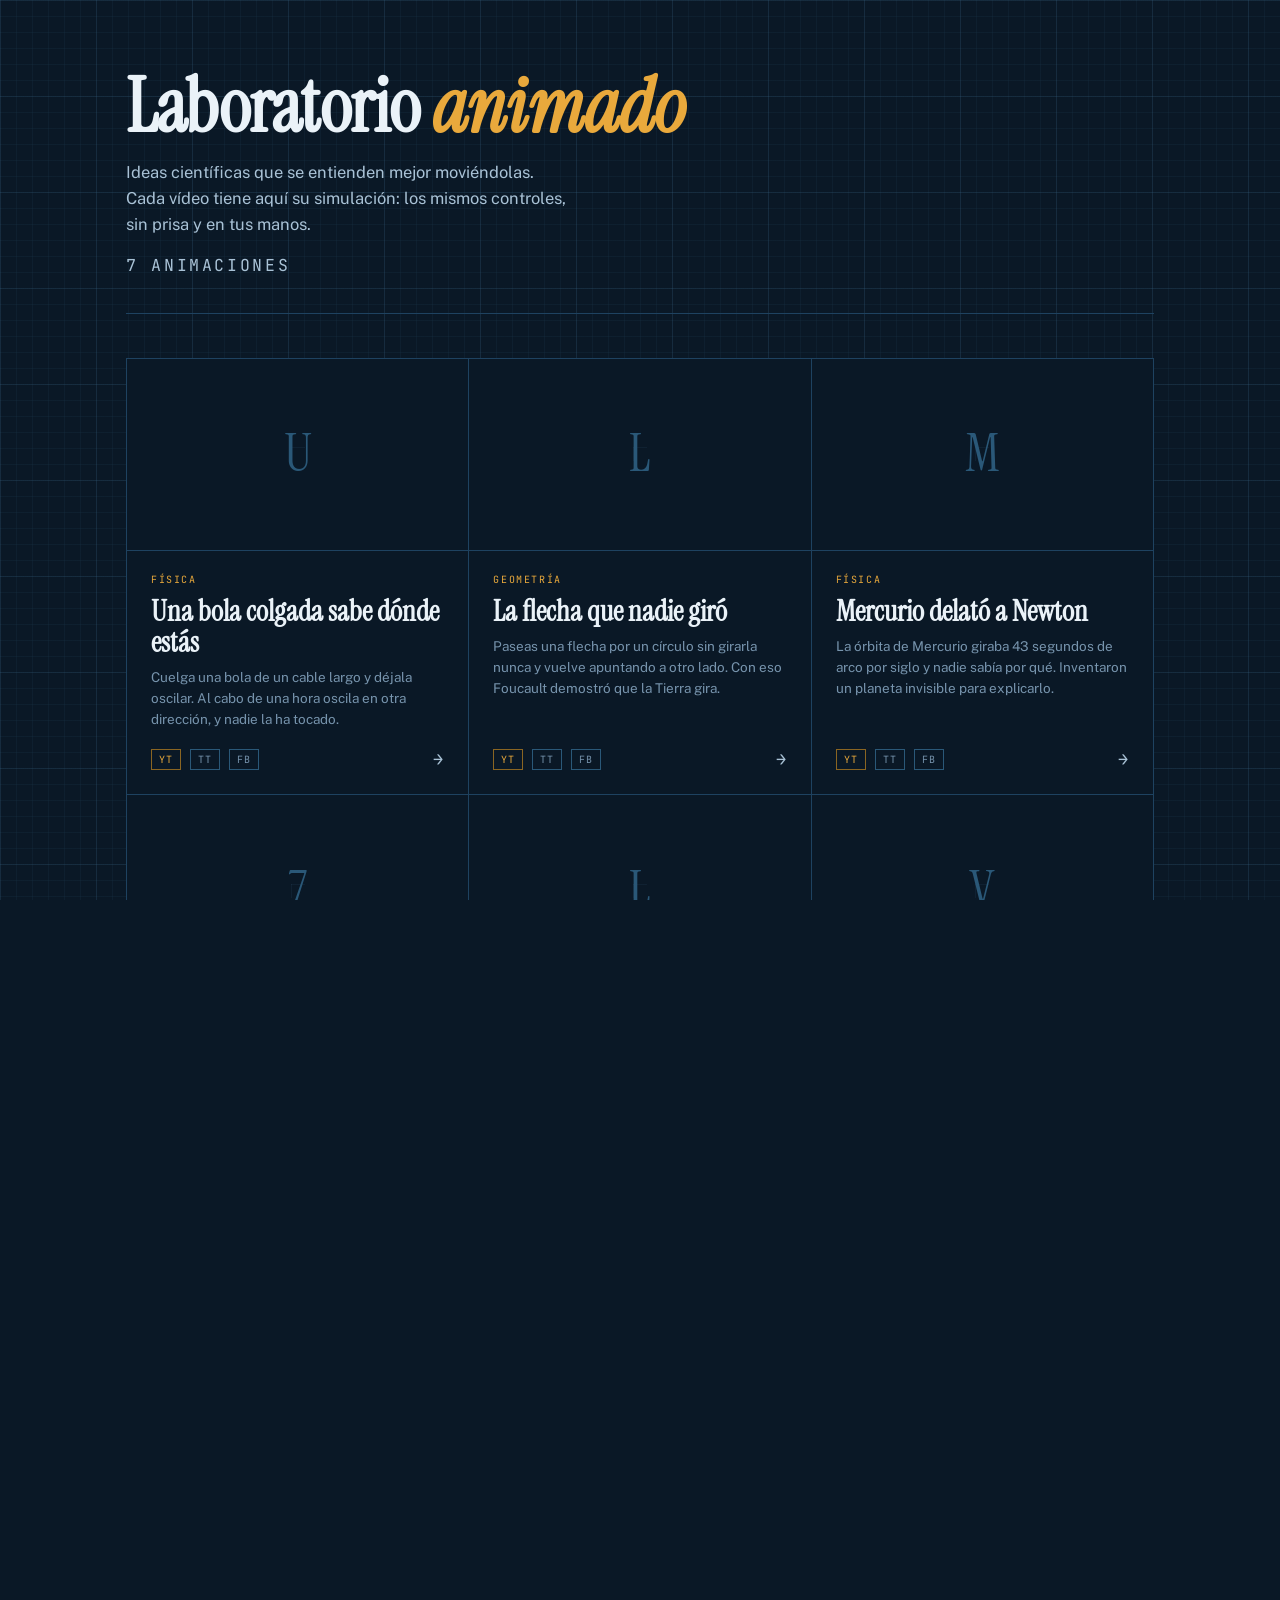
==== index.html @ 035c0f98 "Add files via upload" ====
<!DOCTYPE html>
<html lang="es">
<head>
<meta charset="UTF-8">
<meta name="viewport" content="width=device-width, initial-scale=1">
<title>Laboratorio Animado</title>
<meta name="description" content="Animaciones científicas que puedes tocar. Mira el vídeo, luego juega con la simulación.">
<link rel="icon" href="data:image/svg+xml,<svg xmlns='http://www.w3.org/2000/svg' viewBox='0 0 32 32'><rect width='32' height='32' fill='%230A1826'/><path d='M4 27.5h25M4.5 28V5' stroke='%232A5878' stroke-width='1.4' fill='none'/><rect x='7' y='21' width='5.6' height='6.5' fill='%23E9A93C' opacity='.45'/><rect x='13.2' y='16' width='5.6' height='11.5' fill='%23E9A93C' opacity='.65'/><rect x='19.4' y='8.5' width='5.6' height='19' fill='%23E9A93C' opacity='.85'/><path d='M5 27C10 26.2 18 20 25 6.5' stroke='%23EAF2F8' stroke-width='2.2' fill='none' stroke-linecap='round'/></svg>">

<!-- Miniatura al compartir -->
<meta property="og:url"        content="https://demoniodeb.github.io/laboratorioAnimado/">
<meta property="og:type"        content="website">
<meta property="og:site_name"   content="Laboratorio Animado">
<meta property="og:title"       content="Laboratorio Animado">
<meta property="og:description" content="Animaciones cientificas que puedes tocar. Mira el video, luego juega con la simulacion.">
<meta property="og:image"       content="https://demoniodeb.github.io/laboratorioAnimado/riemann-portada.jpg">
<meta property="og:image:width"  content="1280">
<meta property="og:image:height" content="720">
<meta name="twitter:card"       content="summary_large_image">

<link rel="preconnect" href="https://fonts.googleapis.com">
<link rel="preconnect" href="https://fonts.gstatic.com" crossorigin>
<link href="https://fonts.googleapis.com/css2?family=Instrument+Serif:ital@0;1&family=JetBrains+Mono:wght@400;500&family=Public+Sans:wght@400;500;600&display=swap" rel="stylesheet">
<link rel="stylesheet" href="lab.css">
<style>
  body{display:block;overflow-y:auto;overflow-x:hidden}
  .envoltorio{max-width:1080px;margin:0 auto;padding:70px 26px 90px}
  .cabecera{border-bottom:1px solid var(--rule);padding-bottom:34px;margin-bottom:44px}
  .cabecera h1{font-family:'Instrument Serif',Georgia,serif;font-size:clamp(44px,7vw,76px);
    line-height:.98;letter-spacing:-.01em}
  .cabecera h1 em{font-style:italic;color:var(--ochre)}
  .cabecera p{margin-top:16px;font-size:16.5px;line-height:1.55;color:var(--chalk-2);max-width:44ch}
  .conteo{margin-top:22px;font-family:'JetBrains Mono',monospace;font-size:11px;
    letter-spacing:.16em;text-transform:uppercase;color:var(--chalk-3)}

  .rejilla{display:grid;grid-template-columns:repeat(auto-fill,minmax(290px,1fr));gap:1px;
    background:var(--rule);border:1px solid var(--rule)}
  .ficha{background:var(--ground);display:flex;flex-direction:column;transition:background .16s}
  .ficha:hover{background:var(--panel)}
  .mini{aspect-ratio:16/9;background:#0A1826 center/cover no-repeat;
    border-bottom:1px solid var(--rule);position:relative;overflow:hidden}
  .mini.sin{display:grid;place-items:center;
    background-image:
      linear-gradient(rgba(90,150,200,.07) 1px, transparent 1px),
      linear-gradient(90deg, rgba(90,150,200,.07) 1px, transparent 1px);
    background-size:14px 14px,14px 14px}
  .mini.sin span{font-family:'Instrument Serif',Georgia,serif;font-size:52px;
    color:var(--rule-2);line-height:1}
  .cuerpo{padding:22px 24px 24px;display:flex;flex-direction:column;flex:1}
  .ficha .cat{font-family:'JetBrains Mono',monospace;font-size:10px;letter-spacing:.16em;
    text-transform:uppercase;color:var(--ochre)}
  .ficha h2{font-family:'Instrument Serif',Georgia,serif;font-size:29px;line-height:1.08;margin:10px 0 9px}
  .ficha p{font-size:13.5px;line-height:1.55;color:var(--chalk-3);flex:1}
  .ficha .pie{display:flex;align-items:center;gap:9px;margin-top:18px;
    font-family:'JetBrains Mono',monospace;font-size:10px;letter-spacing:.1em;
    text-transform:uppercase;color:var(--chalk-3)}
  .marca{border:1px solid var(--rule-2);padding:3px 7px}
  .marca.viva{border-color:var(--ochre-dim);color:var(--ochre)}
  .flecha{margin-left:auto;font-size:17px;color:var(--chalk-2)}
  .ficha:hover .flecha{color:var(--ochre)}

  .vacio{background:var(--ground);min-height:270px;display:grid;place-items:center;
    text-align:center;font-size:13px;color:var(--chalk-3);line-height:1.6;
    border:1px dashed var(--rule);margin:0}
  .cierre{margin-top:46px;padding-top:26px;border-top:1px solid var(--rule);
    font-size:12.5px;color:var(--chalk-3);line-height:1.7}
  #zonaEstudio{margin-top:28px;padding:18px;border:1px dashed var(--ochre-dim);border-radius:2px}
  #zonaEstudio .btn{height:42px;padding:0 22px}
  .aviso{margin-top:10px;font-size:12px;line-height:1.55;color:var(--chalk-3)}
  #zonaEstudio[hidden]{display:none}
</style>
</head>
<body>
<div class="envoltorio">

  <header class="cabecera">
    <h1>Laboratorio <em>animado</em></h1>
    <p>Ideas científicas que se entienden mejor moviéndolas. Cada vídeo tiene aquí su
       simulación: los mismos controles, sin prisa y en tus manos.</p>
    <p class="conteo" id="conteo"></p>
  </header>

  <main class="rejilla" id="rejilla"></main>

  <div id="zonaEstudio" hidden>
    <button class="btn solid" id="bTodas">Generar todas las portadas</button>
    <p class="aviso" id="avisoTodas">Abre cada animación en segundo plano, la deja
    correr unos segundos y descarga su portada. El navegador te pedirá permiso para
    guardar varios archivos: acéptalo.</p>
  </div>

  <p class="cierre">
    Hecho con HTML, JavaScript y ganas de que las matemáticas se vean.
    Cada animación funciona sin conexión: descarga la página y sigue moviéndose.
  </p>
</div>

<script src="catalogo.js"></script>
<script>
(() => {
  const lista = window.CATALOGO || [];
  const ruta = window.LAB_RUTA_ANIM || '';
  const r = document.getElementById('rejilla');

  /* Las rutas se deducen del id: nunca hay que escribirlas a mano */
  const rutaDe    = a => `${ruta}${a.id}.html`;
  const portadaDe = a => `${ruta}${a.id}-portada.jpg`;

  document.getElementById('conteo').textContent =
    lista.length + (lista.length === 1 ? ' animación' : ' animaciones');

  lista.forEach(a => {
    const el = document.createElement('a');
    el.className = 'ficha';
    el.href = rutaDe(a);
    el.innerHTML = `
      <div class="mini sin"><span>${a.titulo.charAt(0)}</span></div>
      <div class="cuerpo">
        <span class="cat">${a.categoria}</span>
        <h2>${a.titulo}</h2>
        <p>${a.resumen}</p>
        <span class="pie">
          <span class="marca${a.youtube  ? ' viva' : ''}">YT</span>
          <span class="marca${a.tiktok   ? ' viva' : ''}">TT</span>
          <span class="marca${a.facebook ? ' viva' : ''}">FB</span>
          <span class="flecha">→</span>
        </span>
      </div>`;
    r.appendChild(el);

    /* La portada primero: está generada en 16:9, justo la forma de la
       ficha. La miniatura de YouTube viene del vídeo vertical y aquí
       sale recortada o con barras. Solo se usa si no hay portada. */
    const mini = el.querySelector('.mini');
    const probar = src => new Promise(ok => {
      const i = new Image();
      i.onload = () => ok(i.naturalWidth > 130 ? src : null);
      i.onerror = () => ok(null);
      i.src = src;
    });

    const cola = [portadaDe(a)];
    if (a.youtube && window.LAB_SOLO_PORTADA === false) cola.push(
      `https://img.youtube.com/vi/${a.youtube}/maxresdefault.jpg`,
      `https://img.youtube.com/vi/${a.youtube}/hqdefault.jpg`);

    (async () => {
      for (const src of cola) {
        const ok = await probar(src);
        if (!ok) continue;
        mini.classList.remove('sin');
        mini.innerHTML = '';
        mini.style.backgroundImage = `url('${ok}')`;
        return;
      }
    })();
  });

  /* ── Portadas de todas, de una tacada ── */
  if (new URLSearchParams(location.search).has('studio')) {
    const zona = document.getElementById('zonaEstudio');
    zona.hidden = false;
    const boton = document.getElementById('bTodas');
    const aviso = document.getElementById('avisoTodas');

    const bajar = (blob, nombre) => {
      const a = document.createElement('a');
      a.href = URL.createObjectURL(blob);
      a.download = nombre;
      a.click();
      setTimeout(() => URL.revokeObjectURL(a.href), 4000);
    };

    /* Cada animación se abre en un marco oculto, se le da tiempo a que
       la escena se desarrolle, y se le pide la imagen. Es el mismo
       código que el botón «Portada 16:9», llamado desde fuera. */
    const unaPortada = (a, espera) => new Promise(listo => {
      const marco = document.createElement('iframe');
      Object.assign(marco.style, {
        position:'fixed', left:'-4000px', top:'0',
        width:'1280px', height:'720px', border:'0'
      });
      marco.src = rutaDe(a) + '?abrir';
      marco.onload = () => setTimeout(() => {
        try {
          marco.contentWindow.LabShell.hacerPortada((blob, nombre) => {
            bajar(blob, nombre);
            marco.remove();
            listo(true);
          });
        } catch (err) {
          console.error('portada de', a.id, err);
          marco.remove();
          listo(false);
        }
      }, espera);
      document.body.appendChild(marco);
    });

    boton.onclick = async () => {
      boton.disabled = true;
      let hechas = 0;
      for (const a of lista) {
        aviso.textContent = `Generando ${a.titulo}…  (${hechas + 1} de ${lista.length})`;
        const ok = await unaPortada(a, 4500);
        if (ok) hechas++;
        await new Promise(r => setTimeout(r, 400));
      }
      aviso.textContent = `Listo: ${hechas} de ${lista.length} portadas. ` +
        'Muévelas a la carpeta de las animaciones.';
      boton.disabled = false;
    };
  }

  /* Huecos para que la rejilla no quede coja al principio */
  for (let i = lista.length; i < 3; i++) {
    const v = document.createElement('div');
    v.className = 'vacio';
    v.textContent = 'Próximamente';
    r.appendChild(v);
  }
})();
</script>
</body>
</html>
---- lab.css ----
/* ══════════════════════════════════════════════════════════
   LABORATORIO ANIMADO · sistema visual «Cianotipo»
   Este archivo es común a todas las animaciones.
   ══════════════════════════════════════════════════════════ */

:root{
  /* Tintas del plano */
  --ground:#0A1826;
  --panel:#0E2233;
  --panel-2:#143047;
  --rule:#1E4260;
  --rule-2:#2A5878;

  --chalk:#EAF2F8;
  --chalk-2:#A9C2D6;
  --chalk-3:#7794AD;

  --ochre:#E9A93C;
  --ochre-2:#F5B94C;
  --ochre-dim:#8A6522;

  --panel-w:344px;
  --top-h:48px;
}

*{margin:0;padding:0;box-sizing:border-box}
html,body{height:100%;max-width:100%;overflow-x:hidden}
/* Sin esto, un hijo ancho (la barra superior) estira toda la rejilla
   y el móvil acaba con desplazamiento lateral. */
.top,.stage,.panel{min-width:0}

body{
  background:var(--ground);
  color:var(--chalk);
  font-family:'Public Sans',system-ui,-apple-system,sans-serif;
  font-size:14px;
  overflow:hidden;
  display:grid;
  grid-template-rows:var(--top-h) 1fr;
  grid-template-columns:1fr var(--panel-w);
  background-image:
    linear-gradient(rgba(90,150,200,.055) 1px, transparent 1px),
    linear-gradient(90deg, rgba(90,150,200,.055) 1px, transparent 1px),
    linear-gradient(rgba(90,150,200,.10) 1px, transparent 1px),
    linear-gradient(90deg, rgba(90,150,200,.10) 1px, transparent 1px);
  background-size:16px 16px,16px 16px,96px 96px,96px 96px;
}
body.sin-panel{grid-template-columns:1fr}
body.sin-panel .panel{display:none}

button{font:inherit;color:inherit;background:none;border:0;cursor:pointer}
a{color:inherit;text-decoration:none}
:focus-visible{outline:2px solid var(--ochre);outline-offset:2px}

/* ── Barra superior ───────────────────────────────── */
.top{
  grid-column:1/-1;display:flex;align-items:center;gap:3px;
  padding:0 12px 0 18px;
  border-bottom:1px solid var(--rule);
  background:rgba(10,24,38,.82);backdrop-filter:blur(6px);
  z-index:10;
  overflow-x:auto;scrollbar-width:none;-webkit-overflow-scrolling:touch;
}
.top::-webkit-scrollbar{display:none}
.top>*{flex:0 0 auto}
.top .spacer{flex:1 1 auto}
.brand{
  font-family:'Instrument Serif',Georgia,serif;font-size:22px;line-height:1;
  padding-right:15px;margin-right:13px;border-right:1px solid var(--rule);
  white-space:nowrap;
}
.brand em{font-style:italic;color:var(--chalk-3)}
.crumb{font-size:12.5px;color:var(--chalk-3);white-space:nowrap;overflow:hidden;text-overflow:ellipsis}
.crumb b{color:var(--chalk-2);font-weight:500}
.spacer{flex:1}

.tbtn{height:30px;padding:0 12px;border-radius:2px;font-size:12px;color:var(--chalk-3);white-space:nowrap}
.tbtn:hover{background:var(--panel-2);color:var(--chalk)}
.tbtn:active{transform:translateY(1px)}
.tbtn.on{color:var(--ground);background:var(--ochre);font-weight:600}

.nav-pair{display:flex;border:1px solid var(--rule);border-radius:2px;overflow:hidden;margin-right:8px}
.nav-pair a,.nav-pair button{width:29px;height:29px;display:grid;place-items:center;color:var(--chalk-3);font-size:14px}
.nav-pair a:hover,.nav-pair button:hover{background:var(--panel-2);color:var(--chalk)}
.nav-pair *+*{border-left:1px solid var(--rule)}

/* ── Escena ───────────────────────────────────────── */
.stage{position:relative;overflow:hidden;display:grid;place-items:center}
#lienzo{display:block}

.guias{position:absolute;inset:0;pointer-events:none;display:none}
.guias.on{display:block}
.marco{
  position:absolute;left:50%;top:0;bottom:0;aspect-ratio:9/16;
  transform:translateX(-50%);
  box-shadow:0 0 0 9999px rgba(6,16,26,.72);
  outline:1px solid var(--rule-2);
}
.zona{
  position:absolute;border:1px dashed rgba(233,169,60,.42);
}
.zona::after{
  content:attr(data-tag);position:absolute;top:-22px;left:0;
  font-family:'JetBrains Mono',monospace;font-size:10px;letter-spacing:.1em;
  color:var(--ochre);text-transform:uppercase;white-space:nowrap;
}

/* ── Panel lateral ────────────────────────────────── */
.panel{
  border-left:1px solid var(--rule);overflow-y:auto;overflow-x:hidden;
  display:flex;flex-direction:column;
  background:rgba(14,34,51,.72);
}
.panel::-webkit-scrollbar{width:9px}
.panel::-webkit-scrollbar-thumb{background:var(--rule);border-radius:9px;border:3px solid transparent;background-clip:padding-box}

.fila-fija{
  display:grid;grid-template-columns:1fr auto;gap:7px;
  padding:11px 18px;border-bottom:1px solid var(--rule);
  background:rgba(20,48,71,.5);
}
.fila-fija .btn:last-child{padding:0 14px}

.sec{padding:16px 18px;border-bottom:1px solid var(--rule);min-width:0}
.sec *{max-width:100%}
.sec.oculta{display:none}
.sec h3{
  display:flex;align-items:center;gap:10px;margin-bottom:14px;
  font-family:'JetBrains Mono',monospace;font-size:10px;font-weight:500;
  letter-spacing:.18em;text-transform:uppercase;color:var(--chalk-3);
}
.sec h3{cursor:pointer;user-select:none;transition:color .12s}
.sec h3:hover{color:var(--chalk-2)}
.sec h3::after{content:'';flex:1;height:1px;background:var(--rule);order:1}
.sec h3 .tag{order:0}
.sec h3 .chevron{
  order:2;font-style:normal;text-decoration:none;font-size:12px;line-height:1;
  color:var(--rule-2);transition:transform .18s;
}
.sec h3:hover .chevron{color:var(--chalk-3)}
.sec.plegada h3 .chevron{transform:rotate(-90deg)}
.sec.plegada h3{margin-bottom:0}
.sec.plegada .sec-cuerpo{display:none}
.sec h3 i{font-style:normal;color:var(--rule-2)}
.sec.studio h3{color:var(--ochre)}
.sec.studio h3 i{color:var(--ochre-dim)}

/* Bloqueados mientras corre el recorrido: el guion manda */
.sec.bloqueada{position:relative;opacity:.42}
.sec.bloqueada::after{
  content:'el recorrido está al mando';
  position:absolute;right:34px;top:16px;
  font-family:'JetBrains Mono',monospace;font-size:9px;letter-spacing:.12em;
  text-transform:uppercase;color:var(--ochre);opacity:.85;
}
.sec.bloqueada input,.sec.bloqueada button{cursor:not-allowed}
.sec.bloqueada.plegada::after{display:none}

.ctl{margin-bottom:15px}
.ctl:last-child{margin-bottom:0}
.ctl>label{display:flex;justify-content:space-between;align-items:baseline;gap:10px;
  font-size:12px;color:var(--chalk-2);margin-bottom:3px}
.ctl>label b{font-family:'JetBrains Mono',monospace;font-weight:500;font-size:12px;
  color:var(--ochre);white-space:nowrap}

input[type=range]{-webkit-appearance:none;appearance:none;width:100%;height:22px;background:transparent;cursor:pointer;display:block}
input[type=range]::-webkit-slider-runnable-track{height:5px;background:var(--rule)}
input[type=range]::-webkit-slider-thumb{-webkit-appearance:none;width:15px;height:15px;margin-top:-5px;
  transform:rotate(45deg);background:var(--chalk)}
input[type=range]:hover::-webkit-slider-thumb{background:var(--ochre)}
input[type=range]::-moz-range-track{height:5px;background:var(--rule)}
input[type=range]::-moz-range-thumb{width:13px;height:13px;border:0;border-radius:0;background:var(--chalk)}

.pills{display:flex;flex-wrap:wrap;gap:6px}
.pill{padding:7px 13px;border-radius:2px;font-size:11.5px;
  border:1px solid var(--rule-2);color:var(--chalk-2);transition:background .12s,color .12s}
.pill:hover{border-color:var(--chalk-3);color:var(--chalk)}
.pill:active{transform:translateY(1px)}
.pill[aria-pressed=true]{background:var(--chalk);border-color:var(--chalk);color:var(--ground);font-weight:600}

.grid2{display:grid;grid-template-columns:1fr 1fr;gap:7px}
.grid4{display:grid;grid-template-columns:repeat(4,1fr);gap:5px}

.btn{
  height:36px;padding:0 12px;border-radius:2px;font-size:12px;font-weight:500;
  border:1px solid var(--rule-2);color:var(--chalk);
  display:flex;align-items:center;justify-content:center;gap:6px;
  transition:background .12s,border-color .12s;
}
.btn:hover{background:var(--panel-2);border-color:var(--chalk-3)}
.btn:active{transform:translateY(1px)}
.btn:disabled{opacity:.4;cursor:not-allowed}
.btn.solid{background:var(--chalk);border-color:var(--chalk);color:var(--ground);font-weight:600}
.btn.solid:hover{background:#fff}
/* Destaca sin gritar: ocre, no blanco */
.btn.principal{border-color:var(--ochre);color:var(--ochre);font-weight:600}
.btn.principal:hover{background:rgba(233,169,60,.12);border-color:var(--ochre-2)}
/* Un botón recién pulsado no debe quedarse resaltado */
.btn:focus:not(:focus-visible),
.pill:focus:not(:focus-visible),
.tbtn:focus:not(:focus-visible){outline:none}
.btn.rec{background:var(--ochre);border-color:var(--ochre);color:var(--ground);font-weight:600}
.btn.rec:hover{background:var(--ochre-2)}
.btn.wide{width:100%}
.btn.sm{height:31px;font-size:11px}
.fmt{flex-direction:column;gap:1px;height:46px;font-size:11px}
.fmt small{font-family:'JetBrains Mono',monospace;font-size:9px;color:var(--chalk-3);font-weight:400}
.fmt[aria-pressed=true]{background:var(--chalk);border-color:var(--chalk);color:var(--ground);font-weight:600}
.fmt[aria-pressed=true] small{color:#4A6480}

/* lecturas numéricas */
.lect{display:grid;grid-template-columns:1fr auto;gap:6px 12px;align-items:baseline}
.lect dt{font-size:12px;color:var(--chalk-2)}
.lect dd{font-family:'JetBrains Mono',monospace;font-size:13px;color:var(--chalk);text-align:right}
.lect dd.acento{color:var(--ochre)}

.note{margin-top:12px;font-size:11.5px;line-height:1.55;color:var(--chalk-3);
  overflow-wrap:anywhere}
.note code{font-family:'JetBrains Mono',monospace;font-size:10.5px;
  background:var(--panel-2);padding:1px 5px;border-radius:2px;color:var(--chalk-2)}
.note.aviso{color:var(--ochre)}

.foot{margin-top:auto;padding:14px 18px;font-family:'JetBrains Mono',monospace;
  font-size:10px;line-height:2;color:var(--chalk-3);border-top:1px solid var(--rule);
  overflow-wrap:anywhere;word-break:normal}
.foot kbd{display:inline-block;border:1px solid var(--rule-2);border-radius:2px;
  padding:0 5px;font:inherit;color:var(--chalk-2);white-space:nowrap}

/* ── Ayuda ────────────────────────────────────────── */
.modal{position:fixed;inset:0;z-index:40;display:none;place-items:center;
  background:rgba(6,16,26,.74);padding:20px}
.modal.on{display:grid}
.modal-box{width:min(94vw,540px);max-height:86vh;overflow-y:auto;
  background:var(--panel);border:1px solid var(--rule-2);
  padding:26px 28px;box-shadow:0 24px 70px rgba(0,0,0,.55)}
.modal-box h4{font-family:'Instrument Serif',Georgia,serif;font-size:27px;line-height:1.1}
.modal-box .sub{font-size:12px;color:var(--chalk-3);margin:6px 0 20px}
.modal-box dl{display:grid;grid-template-columns:auto 1fr;gap:11px 18px;font-size:12.5px;line-height:1.45}
.modal-box dt{font-weight:600;color:var(--ochre);white-space:nowrap}
.modal-box dd{color:var(--chalk-2)}

/* Zona para soltar el archivo de voz */
.suelta{
  display:flex;flex-direction:column;align-items:center;justify-content:center;gap:3px;
  margin-top:4px;padding:16px 12px;text-align:center;cursor:pointer;
  border:1px dashed var(--rule-2);border-radius:2px;
  font-size:12px;color:var(--chalk-2);transition:border-color .12s,background .12s;
}
.suelta span{font-size:11px;color:var(--chalk-3)}
.suelta b{color:var(--ochre);font-weight:600}
.suelta:hover{border-color:var(--chalk-3);background:var(--panel-2)}
.suelta.encima{border-color:var(--ochre);background:rgba(233,169,60,.10)}

/* Barra de transporte, tipo reproductor */
.transporte{display:grid;grid-template-columns:44px 1fr 44px;gap:6px;margin-bottom:7px}
.transporte .btn{padding:0}
.transporte .btn:first-child,
.transporte .btn:last-child{font-size:17px;line-height:1}

/* ── Página de entrada ────────────────────────────── */
.portal{
  position:fixed;inset:0;z-index:60;overflow-y:auto;
  display:grid;place-items:center;padding:26px 20px;
  background:rgba(10,24,38,.90);backdrop-filter:blur(7px);
  animation:portalEntra .35s ease;
}
.portal.fuera{opacity:0;transition:opacity .3s}
@keyframes portalEntra{from{opacity:0}to{opacity:1}}

.portal-caja{width:min(100%,600px);margin:auto}
.portal-cat{
  font-family:'JetBrains Mono',monospace;font-size:10.5px;letter-spacing:.2em;
  text-transform:uppercase;color:var(--ochre);
}
.portal-caja h1{
  font-family:'Instrument Serif',Georgia,serif;
  font-size:clamp(38px,7vw,62px);line-height:1.02;margin:10px 0 0;
}
.portal-sub{margin-top:10px;font-size:15.5px;color:var(--chalk-2)}
.portal-txt{margin-top:16px;font-size:14.5px;line-height:1.65;color:var(--chalk-3)}

.portal-pruebas{margin-top:26px}
.portal-pruebas h2{
  font-family:'JetBrains Mono',monospace;font-size:10px;letter-spacing:.18em;
  text-transform:uppercase;color:var(--chalk-3);margin-bottom:10px;
}
.prueba{
  display:block;width:100%;text-align:left;margin-bottom:7px;
  padding:12px 14px;border:1px solid var(--rule);border-radius:2px;
  background:rgba(20,48,71,.55);transition:border-color .13s,background .13s;
}
.prueba:hover{border-color:var(--ochre);background:rgba(233,169,60,.09)}
.prueba b{display:block;font-size:14px;font-weight:600;color:var(--chalk)}
.prueba span{display:block;margin-top:3px;font-size:12.5px;color:var(--chalk-3)}

.portal-entrar{height:46px;margin-top:22px;font-size:14px}

.portal-enlaces{
  display:flex;flex-wrap:wrap;gap:18px;justify-content:center;
  margin-top:20px;padding-top:18px;border-top:1px solid var(--rule);
  font-size:12.5px;
}
.portal-enlaces a,.portal-enlaces button{color:var(--chalk-3);border-bottom:1px solid transparent}
.portal-enlaces a:hover,.portal-enlaces button:hover{color:var(--ochre);border-bottom-color:var(--ochre)}

/* ── Textos para publicar ── */
.modal-box.ancho{width:min(94vw,660px)}
.bloque{margin-top:18px}
.bl-cab{display:flex;align-items:center;justify-content:space-between;margin-bottom:6px}
.bl-cab span{font-family:'JetBrains Mono',monospace;font-size:10px;letter-spacing:.16em;
  text-transform:uppercase;color:var(--ochre)}
.bloque textarea{
  width:100%;resize:vertical;font-family:'Public Sans',system-ui,sans-serif;font-size:12.5px;
  line-height:1.55;color:var(--chalk-2);background:var(--ground);
  border:1px solid var(--rule);border-radius:2px;padding:11px 12px;
}
.bloque textarea:focus{border-color:var(--rule-2);outline:none}
.bloque.destacado{padding:14px 15px;border:1px solid var(--ochre-dim);border-radius:2px;
  background:rgba(233,169,60,.05)}
.bloque.destacado .bl-cab span{color:var(--ochre)}
.bloque .pista{margin-top:8px;font-size:11.5px;line-height:1.5;color:var(--chalk-3)}
.bloque .pista b{color:var(--chalk-2)}

.tag{font-family:'JetBrains Mono',monospace;font-size:9px;letter-spacing:.08em;
  padding:2px 6px;border:1px solid var(--ochre-dim);color:var(--ochre);text-transform:uppercase}

/* ── Modo grabación ───────────────────────────────── */
body.grabando{background:#050B12;background-image:none;grid-template-columns:1fr;grid-template-rows:1fr}
body.grabando .top,
body.grabando .panel{display:none}
body.grabando .stage{display:grid;place-items:center}
body.grabando #lienzo{width:auto;height:auto;box-shadow:0 20px 70px rgba(0,0,0,.7)}

.barra-rec{
  position:fixed;left:50%;bottom:20px;transform:translateX(-50%);z-index:50;
  display:none;align-items:center;gap:14px;
  background:rgba(14,34,51,.94);backdrop-filter:blur(10px);
  border:1px solid var(--rule-2);padding:12px 16px;
}
body.grabando .barra-rec{display:flex}
.barra-rec .estado{font-family:'JetBrains Mono',monospace;font-size:12px;color:var(--chalk-2);min-width:190px}
.punto{display:inline-block;width:8px;height:8px;border-radius:50%;background:#FF5A4D;margin-right:8px;
  animation:late 1s steps(2,end) infinite}
@keyframes late{50%{opacity:.15}}

/* ── Avisos ───────────────────────────────────────── */
.brindis{
  position:fixed;left:50%;bottom:26px;transform:translateX(-50%);z-index:60;
  background:var(--chalk);color:var(--ground);font-weight:600;font-size:13px;
  padding:11px 20px;border-radius:2px;box-shadow:0 10px 30px rgba(0,0,0,.5);
  opacity:0;transition:opacity .25s,transform .25s;pointer-events:none;
}
.brindis.on{opacity:1;transform:translateX(-50%) translateY(-4px)}

/* ── Móvil ────────────────────────────────────────── */
@media(max-width:980px){
  body{grid-template-columns:1fr;grid-template-rows:var(--top-h) minmax(38vh,1fr) auto}
  .panel{border-left:0;border-top:1px solid var(--rule);max-height:46vh}
  .brand{font-size:19px;padding-right:11px;margin-right:9px}
  .crumb{display:none}
}
@media(max-width:620px){
  /* En un móvil no caben cinco botones: se quedan los que importan */
  #bCompartir,#bPantalla{display:none}
  .brand{font-size:17px}
  .sec{padding:14px 15px}
  .modal-box{padding:20px 18px}
}
@media(prefers-reduced-motion:reduce){
  *{animation-duration:.001ms!important;transition-duration:.001ms!important}
}
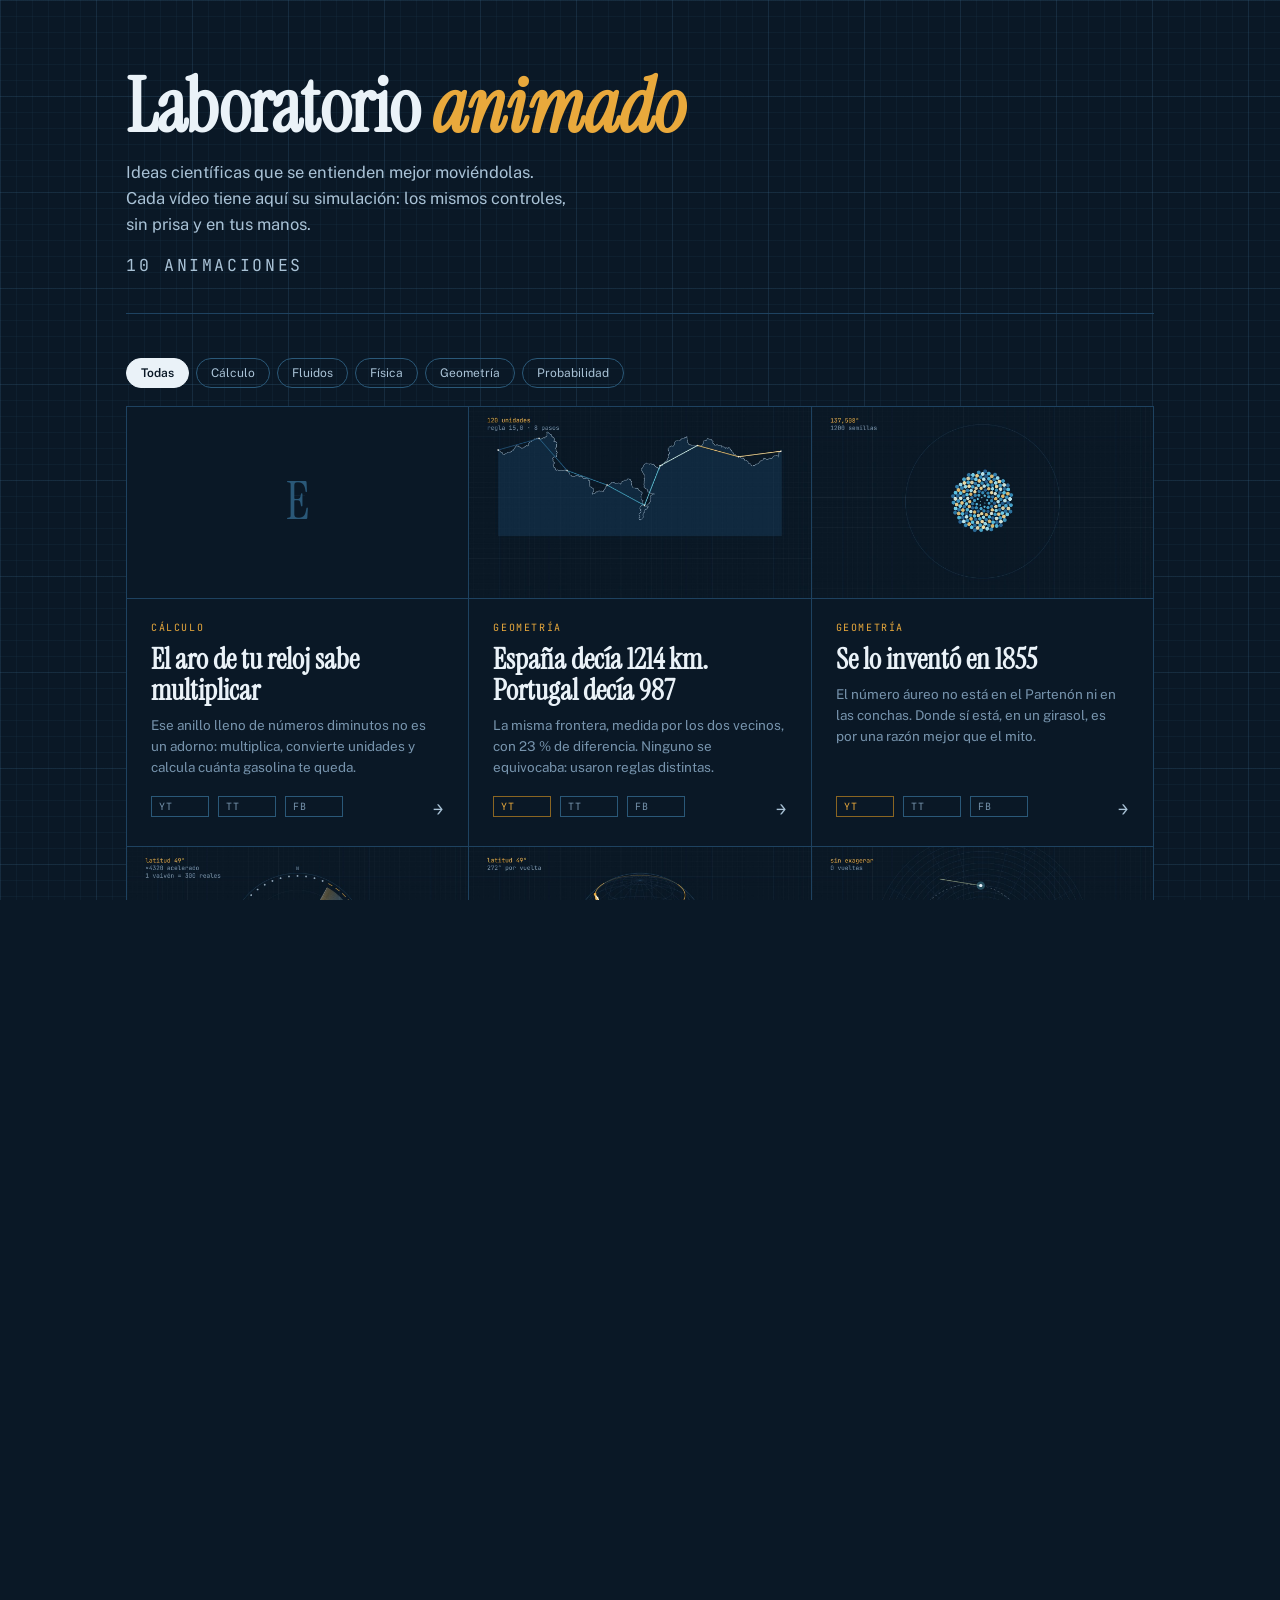
==== commit cba79f40: "Add files via upload" ====
--- a/index.html
+++ b/index.html
@@ -32,6 +32,15 @@
   .cabecera p{margin-top:16px;font-size:16.5px;line-height:1.55;color:var(--chalk-2);max-width:44ch}
   .conteo{margin-top:22px;font-family:'JetBrains Mono',monospace;font-size:11px;
     letter-spacing:.16em;text-transform:uppercase;color:var(--chalk-3)}
+
+  .filtros{display:flex;flex-wrap:wrap;gap:7px;margin-bottom:18px}
+  .filtros button{padding:7px 14px;border:1px solid var(--rule-2);border-radius:100px;
+    font-size:12px;color:var(--chalk-2);background:none;cursor:pointer;transition:all .13s}
+  .filtros button:hover{border-color:var(--chalk-3);color:var(--chalk)}
+  .filtros button[aria-pressed=true]{background:var(--chalk);border-color:var(--chalk);
+    color:var(--ground);font-weight:600}
+  .marca.larga{letter-spacing:.06em}
+  .ficha.fuera{display:none}
 
   .rejilla{display:grid;grid-template-columns:repeat(auto-fill,minmax(290px,1fr));gap:1px;
     background:var(--rule);border:1px solid var(--rule)}
@@ -67,6 +76,14 @@
   #zonaEstudio{margin-top:28px;padding:18px;border:1px dashed var(--ochre-dim);border-radius:2px}
   #zonaEstudio .btn{height:42px;padding:0 22px}
   .aviso{margin-top:10px;font-size:12px;line-height:1.55;color:var(--chalk-3)}
+  #salidaPortadas{display:grid;grid-template-columns:repeat(auto-fill,minmax(190px,1fr));
+    gap:10px;margin-top:14px}
+  .port{display:block;border:1px solid var(--rule);background:var(--ground);
+    text-decoration:none;transition:border-color .13s}
+  .port:hover{border-color:var(--ochre)}
+  .port img{display:block;width:100%;aspect-ratio:16/9;object-fit:cover}
+  .port span{display:block;padding:7px 9px;font-family:'JetBrains Mono',monospace;
+    font-size:10px;color:var(--chalk-3);overflow-wrap:anywhere}
   #zonaEstudio[hidden]{display:none}
 </style>
 </head>
@@ -80,13 +97,15 @@
     <p class="conteo" id="conteo"></p>
   </header>
 
+  <nav class="filtros" id="filtros"></nav>
   <main class="rejilla" id="rejilla"></main>
 
   <div id="zonaEstudio" hidden>
     <button class="btn solid" id="bTodas">Generar todas las portadas</button>
     <p class="aviso" id="avisoTodas">Abre cada animación en segundo plano, la deja
-    correr unos segundos y descarga su portada. El navegador te pedirá permiso para
-    guardar varios archivos: acéptalo.</p>
+    correr unos segundos y le saca la portada. Al terminar aparecen aquí para que
+    las guardes.</p>
+    <div id="salidaPortadas"></div>
   </div>
 
   <p class="cierre">
@@ -112,6 +131,8 @@
   lista.forEach(a => {
     const el = document.createElement('a');
     el.className = 'ficha';
+    el.dataset.cat = a.categoria;
+    el.dataset.largo = a.youtubeLargo ? '1' : '0';
     el.href = rutaDe(a);
     el.innerHTML = `
       <div class="mini sin"><span>${a.titulo.charAt(0)}</span></div>
@@ -121,6 +142,7 @@
         <p>${a.resumen}</p>
         <span class="pie">
           <span class="marca${a.youtube  ? ' viva' : ''}">YT</span>
+          ${a.youtubeLargo ? '<span class="marca viva larga">LARGO</span>' : ''}
           <span class="marca${a.tiktok   ? ' viva' : ''}">TT</span>
           <span class="marca${a.facebook ? ' viva' : ''}">FB</span>
           <span class="flecha">→</span>
@@ -156,24 +178,42 @@
     })();
   });
 
-  /* ── Portadas de todas, de una tacada ── */
+  /* ── Filtros: por categoría y por tener vídeo largo ── */
+  (() => {
+    const nav = document.getElementById('filtros');
+    const cats = [...new Set(lista.map(a => a.categoria))].sort();
+    const opciones = [['todas', 'Todas'], ...cats.map(c => [c, c])];
+    if (lista.some(a => a.youtubeLargo)) opciones.push(['__largo', 'Con vídeo largo']);
+
+    nav.innerHTML = opciones.map(([v, t], i) =>
+      `<button data-filtro="${v}" aria-pressed="${i === 0}">${t}</button>`).join('');
+
+    nav.onclick = ev => {
+      const b = ev.target.closest('[data-filtro]');
+      if (!b) return;
+      const f = b.dataset.filtro;
+      nav.querySelectorAll('button').forEach(x =>
+        x.setAttribute('aria-pressed', String(x === b)));
+      document.querySelectorAll('.ficha').forEach(fi => {
+        const cat = fi.dataset.cat, largo = fi.dataset.largo === '1';
+        const cabe = f === 'todas' || (f === '__largo' ? largo : cat === f);
+        fi.classList.toggle('fuera', !cabe);
+      });
+      document.querySelectorAll('.vacio').forEach(v =>
+        v.classList.toggle('fuera', f !== 'todas'));
+    };
+  })();
+
+  /* ── Portadas de todas, de una tacada ──
+     Chrome corta las descargas automáticas encadenadas, así que primero
+     se generan todas y luego se enseñan aquí para guardarlas a mano. */
   if (new URLSearchParams(location.search).has('studio')) {
     const zona = document.getElementById('zonaEstudio');
     zona.hidden = false;
     const boton = document.getElementById('bTodas');
     const aviso = document.getElementById('avisoTodas');
-
-    const bajar = (blob, nombre) => {
-      const a = document.createElement('a');
-      a.href = URL.createObjectURL(blob);
-      a.download = nombre;
-      a.click();
-      setTimeout(() => URL.revokeObjectURL(a.href), 4000);
-    };
-
-    /* Cada animación se abre en un marco oculto, se le da tiempo a que
-       la escena se desarrolle, y se le pide la imagen. Es el mismo
-       código que el botón «Portada 16:9», llamado desde fuera. */
+    const salida = document.getElementById('salidaPortadas');
+
     const unaPortada = (a, espera) => new Promise(listo => {
       const marco = document.createElement('iframe');
       Object.assign(marco.style, {
@@ -181,17 +221,21 @@
         width:'1280px', height:'720px', border:'0'
       });
       marco.src = rutaDe(a) + '?abrir';
+      let resuelto = false;
+      const fin = (blob, nombre, err) => {
+        if (resuelto) return;
+        resuelto = true;
+        marco.remove();
+        listo({ blob, nombre, err });
+      };
+      setTimeout(() => fin(null, null, 'tardó demasiado'), espera + 9000);
       marco.onload = () => setTimeout(() => {
         try {
-          marco.contentWindow.LabShell.hacerPortada((blob, nombre) => {
-            bajar(blob, nombre);
-            marco.remove();
-            listo(true);
-          });
+          const L = marco.contentWindow.LabShell;
+          if (!L || !L.hacerPortada) return fin(null, null, 'la animación no cargó');
+          L.hacerPortada((blob, nombre) => fin(blob, nombre, null));
         } catch (err) {
-          console.error('portada de', a.id, err);
-          marco.remove();
-          listo(false);
+          fin(null, null, err.message);
         }
       }, espera);
       document.body.appendChild(marco);
@@ -199,15 +243,43 @@
 
     boton.onclick = async () => {
       boton.disabled = true;
-      let hechas = 0;
-      for (const a of lista) {
-        aviso.textContent = `Generando ${a.titulo}…  (${hechas + 1} de ${lista.length})`;
-        const ok = await unaPortada(a, 4500);
-        if (ok) hechas++;
-        await new Promise(r => setTimeout(r, 400));
+      salida.innerHTML = '';
+      const hechas = [];
+      for (let i = 0; i < lista.length; i++) {
+        const a = lista[i];
+        aviso.textContent = `Generando ${a.titulo}…  (${i + 1} de ${lista.length})`;
+        const r = await unaPortada(a, 4500);
+        if (r.blob) hechas.push(r); else console.error('portada de', a.id, r.err);
       }
-      aviso.textContent = `Listo: ${hechas} de ${lista.length} portadas. ` +
-        'Muévelas a la carpeta de las animaciones.';
+
+      /* Se enseñan aquí: guardar desde un clic tuyo nunca lo bloquea nadie */
+      salida.innerHTML = hechas.map(h => {
+        const url = URL.createObjectURL(h.blob);
+        return `<a class="port" href="${url}" download="${h.nombre}">
+                  <img src="${url}" alt="${h.nombre}">
+                  <span>${h.nombre}</span>
+                </a>`;
+      }).join('');
+
+      aviso.innerHTML = hechas.length === lista.length
+        ? `Listas las ${hechas.length}. <b>Pulsa cada una para guardarla</b>, o usa el botón de abajo.`
+        : `Salieron ${hechas.length} de ${lista.length}. Mira la consola con F12 para ver qué falló.`;
+
+      if (hechas.length) {
+        const bt = document.createElement('button');
+        bt.className = 'btn'; bt.style.marginTop = '12px';
+        bt.textContent = 'Intentar descargarlas todas';
+        bt.onclick = async () => {
+          for (const h of hechas) {
+            const a2 = document.createElement('a');
+            a2.href = URL.createObjectURL(h.blob);
+            a2.download = h.nombre;
+            a2.click();
+            await new Promise(r => setTimeout(r, 900));
+          }
+        };
+        salida.appendChild(bt);
+      }
       boton.disabled = false;
     };
   }
--- a/lab.css
+++ b/lab.css
@@ -251,6 +251,13 @@
 .suelta:hover{border-color:var(--chalk-3);background:var(--panel-2)}
 .suelta.encima{border-color:var(--ochre);background:rgba(233,169,60,.10)}
 
+/* Lista de marcas de la voz */
+.marca{display:grid;grid-template-columns:22px 1fr auto auto auto;gap:5px;
+  align-items:center;margin-bottom:5px}
+.marca b{font-family:'JetBrains Mono',monospace;font-size:10px;color:var(--chalk-3)}
+.marca span{font-family:'JetBrains Mono',monospace;font-size:11.5px;color:var(--ochre)}
+.marca .pill{padding:4px 8px;font-size:10.5px}
+
 /* Barra de transporte, tipo reproductor */
 .transporte{display:grid;grid-template-columns:44px 1fr 44px;gap:6px;margin-bottom:7px}
 .transporte .btn{padding:0}
